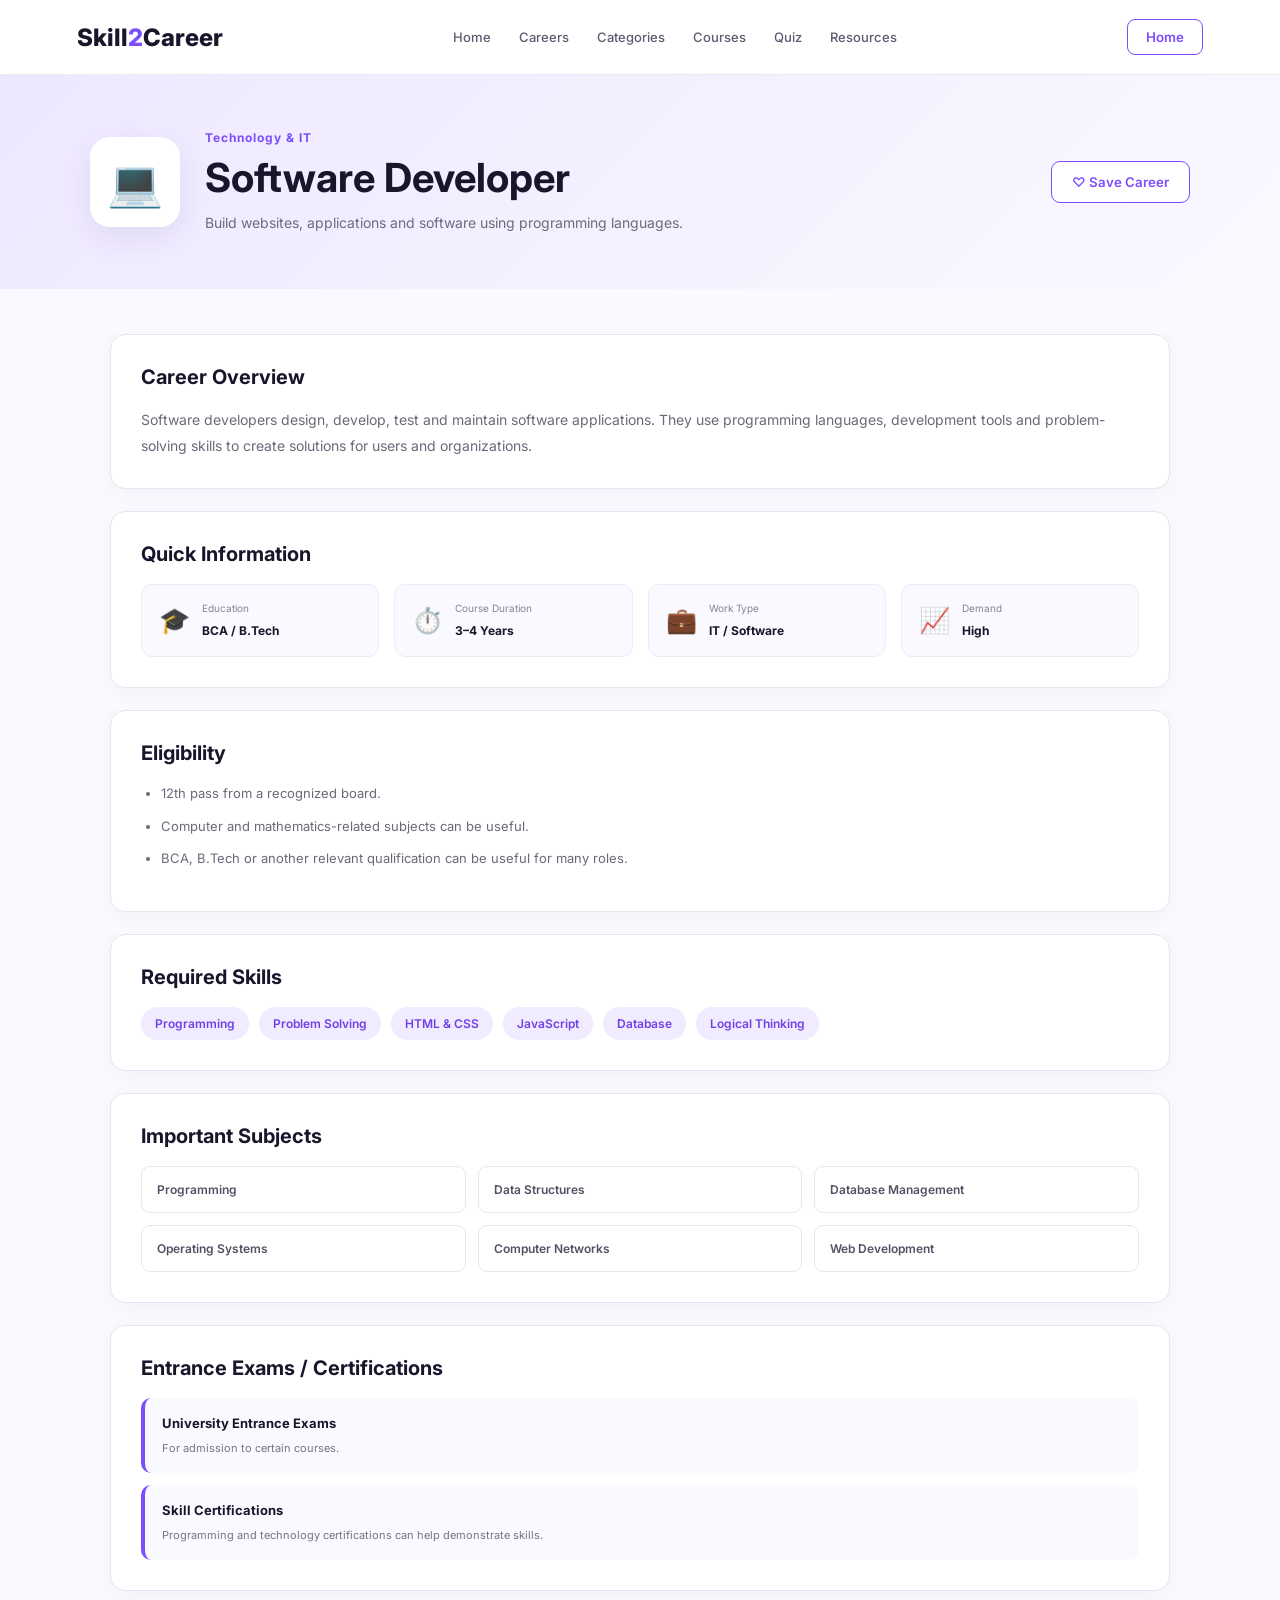
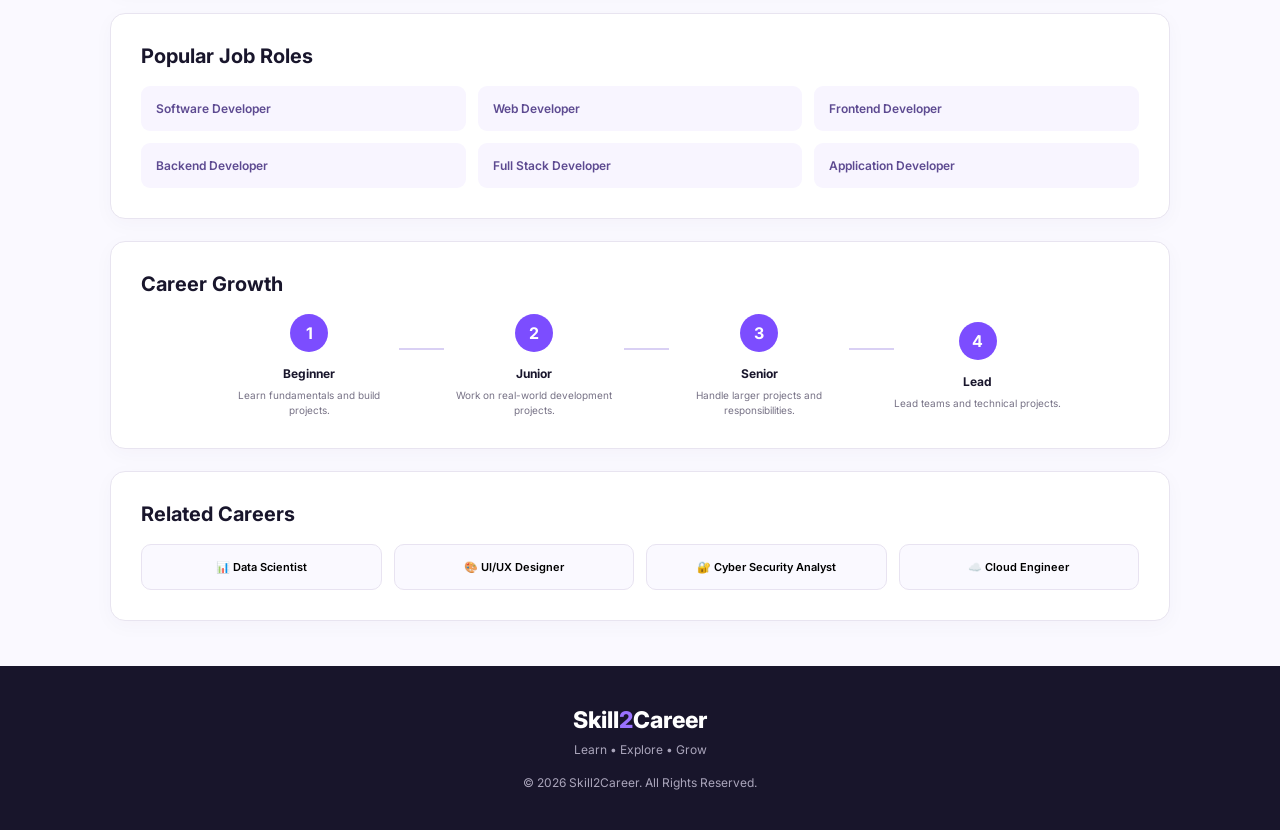
==== career-details.html @ 145bbcd6 "Add files via upload" ====
<!DOCTYPE html>
<html lang="en">

<head>
    <meta charset="UTF-8">
    <meta name="viewport" content="width=device-width, initial-scale=1.0">

    <title>Career Details - Skill2Career</title>

    <link rel="stylesheet" href="career-details.css">

    <link
        href="https://fonts.googleapis.com/css2?family=Inter:wght@400;500;600;700;800&display=swap"
        rel="stylesheet"
    >
</head>

<body>

    <!-- ================= NAVBAR ================= -->

    <header class="navbar">

        <div class="logo">
            Skill<span>2</span>Career
        </div>

        <nav>
            <a href="home.html">Home</a>
            <a href="home.html#careers">Careers</a>
            <a href="home.html#categories">Categories</a>
            <a href="#">Courses</a>
            <a href="#">Quiz</a>
            <a href="#">Resources</a>
        </nav>

        <button
            class="profile-btn"
            onclick="window.location.href='home.html'"
        >
            Home
        </button>

    </header>


    <!-- ================= CAREER HERO ================= -->

    <section class="career-hero">

        <div class="hero-left">

            <div class="career-icon" id="careerIcon">
                💻
            </div>

            <div>

                <p class="category-name" id="careerCategory">
                    Technology & IT
                </p>

                <h1 id="careerTitle">
                    Software Developer
                </h1>

                <p id="careerShortDescription">
                    Build websites, applications and software
                    using programming languages.
                </p>

            </div>

        </div>


        <button
            class="save-btn"
            id="saveButton"
            onclick="saveCareer()"
        >
            ♡ Save Career
        </button>

    </section>


    <!-- ================= MAIN CONTENT ================= -->

    <main class="details-container">


        <!-- OVERVIEW -->

        <section class="content-card">

            <h2>Career Overview</h2>

            <p id="careerOverview">
                Software developers design, develop, test and
                maintain software applications. They use
                programming languages and development tools to
                create solutions for businesses and users.
            </p>

        </section>


        <!-- QUICK INFO -->

        <section class="content-card">

            <h2>Quick Information</h2>

            <div class="info-grid">

                <div class="info-box">

                    <span>🎓</span>

                    <div>
                        <small>Education</small>
                        <strong id="education">
                            BCA / B.Tech
                        </strong>
                    </div>

                </div>


                <div class="info-box">

                    <span>⏱️</span>

                    <div>
                        <small>Course Duration</small>
                        <strong id="duration">
                            3–4 Years
                        </strong>
                    </div>

                </div>


                <div class="info-box">

                    <span>💼</span>

                    <div>
                        <small>Work Type</small>
                        <strong id="workType">
                            IT / Software
                        </strong>
                    </div>

                </div>


                <div class="info-box">

                    <span>📈</span>

                    <div>
                        <small>Demand</small>
                        <strong id="demand">
                            High
                        </strong>
                    </div>

                </div>

            </div>

        </section>


        <!-- ELIGIBILITY -->

        <section class="content-card">

            <h2>Eligibility</h2>

            <ul id="eligibilityList">

                <li>12th pass from a recognized board.</li>

                <li>
                    Mathematics/Computer-related subjects
                    may be useful depending on the course.
                </li>

                <li>
                    Graduation in BCA, B.Tech or a related field
                    can be useful for many roles.
                </li>

            </ul>

        </section>


        <!-- SKILLS -->

        <section class="content-card">

            <h2>Required Skills</h2>

            <div
                class="skills-container"
                id="skillsContainer"
            >

                <span>Programming</span>
                <span>Problem Solving</span>
                <span>HTML & CSS</span>
                <span>JavaScript</span>
                <span>Database</span>
                <span>Logical Thinking</span>

            </div>

        </section>


        <!-- SUBJECTS -->

        <section class="content-card">

            <h2>Important Subjects</h2>

            <div
                class="subject-grid"
                id="subjectGrid"
            >

                <div>Programming</div>
                <div>Data Structures</div>
                <div>Database Management</div>
                <div>Operating Systems</div>
                <div>Computer Networks</div>
                <div>Web Development</div>

            </div>

        </section>


        <!-- ENTRANCE EXAMS -->

        <section class="content-card">

            <h2>Entrance Exams / Certifications</h2>

            <div
                class="exam-list"
                id="examList"
            >

                <div>
                    <strong>University Entrance Exams</strong>
                    <span>For admission to certain courses.</span>
                </div>

                <div>
                    <strong>Skill Certifications</strong>
                    <span>
                        Programming and technology certifications
                        can help demonstrate skills.
                    </span>
                </div>

            </div>

        </section>


        <!-- JOB ROLES -->

        <section class="content-card">

            <h2>Popular Job Roles</h2>

            <div
                class="job-grid"
                id="jobGrid"
            >

                <div>Software Developer</div>
                <div>Web Developer</div>
                <div>Frontend Developer</div>
                <div>Backend Developer</div>
                <div>Full Stack Developer</div>
                <div>Application Developer</div>

            </div>

        </section>


        <!-- CAREER GROWTH -->

        <section class="content-card">

            <h2>Career Growth</h2>

            <div class="growth">

                <div class="growth-step">
                    <span>1</span>
                    <strong>Beginner</strong>
                    <p>Learn fundamentals and build projects.</p>
                </div>

                <div class="line"></div>

                <div class="growth-step">
                    <span>2</span>
                    <strong>Junior</strong>
                    <p>Work on real-world development projects.</p>
                </div>

                <div class="line"></div>

                <div class="growth-step">
                    <span>3</span>
                    <strong>Senior</strong>
                    <p>Handle larger projects and responsibilities.</p>
                </div>

                <div class="line"></div>

                <div class="growth-step">
                    <span>4</span>
                    <strong>Lead</strong>
                    <p>Lead teams and technical projects.</p>
                </div>

            </div>

        </section>


        <!-- RELATED CAREERS -->

        <section class="content-card">

            <h2>Related Careers</h2>

            <div class="related-grid">

                <button onclick="openCareer('Data Scientist')">
                    📊 Data Scientist
                </button>

                <button onclick="openCareer('UI/UX Designer')">
                    🎨 UI/UX Designer
                </button>

                <button onclick="openCareer('Cyber Security Analyst')">
                    🔐 Cyber Security Analyst
                </button>

                <button onclick="openCareer('Cloud Engineer')">
                    ☁️ Cloud Engineer
                </button>

            </div>

        </section>


    </main>


    <!-- ================= FOOTER ================= -->

    <footer>

        <div class="footer-logo">
            Skill<span>2</span>Career
        </div>

        <p>
            Learn • Explore • Grow
        </p>

        <p class="copyright">
            © 2026 Skill2Career. All Rights Reserved.
        </p>

    </footer>


    <script src="career-details.js"></script>

</body>

</html>
---- career-details.css ----
* {
    margin: 0;
    padding: 0;
    box-sizing: border-box;
}

html {
    scroll-behavior: smooth;
}

body {
    font-family: "Inter", sans-serif;
    background: #faf9ff;
    color: #19162c;
}


/* ================= NAVBAR ================= */

.navbar {
    height: 75px;

    background: white;

    display: flex;
    align-items: center;
    justify-content: space-between;

    padding: 0 6%;

    border-bottom: 1px solid #ebe7f3;

    position: sticky;
    top: 0;

    z-index: 100;
}


.logo {
    font-size: 24px;
    font-weight: 800;
}

.logo span {
    color: #7c4dff;
}


nav {
    display: flex;
    gap: 28px;
}

nav a {
    color: #5f5a70;

    text-decoration: none;

    font-size: 13px;
    font-weight: 500;

    transition: 0.3s;
}

nav a:hover {
    color: #7c4dff;
}


.profile-btn {
    border: 1px solid #7c4dff;

    background: white;

    color: #7c4dff;

    padding: 9px 18px;

    border-radius: 8px;

    font-family: inherit;

    font-weight: 600;

    cursor: pointer;
}


/* ================= HERO ================= */

.career-hero {
    background:
        linear-gradient(
            135deg,
            #eee8ff,
            #faf9ff
        );

    padding: 55px 7%;

    display: flex;

    align-items: center;

    justify-content: space-between;

    gap: 30px;
}


.hero-left {
    display: flex;

    align-items: center;

    gap: 25px;
}


.career-icon {
    width: 90px;
    height: 90px;

    background: white;

    border-radius: 20px;

    display: flex;

    align-items: center;
    justify-content: center;

    font-size: 45px;

    box-shadow:
        0 10px 30px rgba(80,50,150,0.1);
}


.category-name {
    color: #7c4dff;

    font-size: 12px;

    font-weight: 700;

    letter-spacing: 1px;

    margin-bottom: 8px;
}


.career-hero h1 {
    font-size: 40px;

    margin-bottom: 10px;
}


.career-hero p:last-child {
    color: #6f697d;

    font-size: 14px;

    max-width: 650px;

    line-height: 1.6;
}


/* SAVE */

.save-btn {
    border: 1px solid #7c4dff;

    background: white;

    color: #7c4dff;

    padding: 12px 20px;

    border-radius: 9px;

    font-family: inherit;

    font-weight: 600;

    cursor: pointer;

    transition: 0.3s;
}

.save-btn:hover,
.save-btn.saved {
    background: #7c4dff;

    color: white;
}


/* ================= CONTAINER ================= */

.details-container {
    max-width: 1100px;

    margin: 45px auto;

    padding: 0 20px;
}


/* ================= CARD ================= */

.content-card {
    background: white;

    border: 1px solid #e8e4f0;

    border-radius: 15px;

    padding: 30px;

    margin-bottom: 22px;

    box-shadow:
        0 5px 20px rgba(50,35,90,0.03);
}


.content-card h2 {
    font-size: 20px;

    margin-bottom: 18px;
}


.content-card > p {
    color: #6d6879;

    line-height: 1.8;

    font-size: 14px;
}


/* ================= QUICK INFO ================= */

.info-grid {
    display: grid;

    grid-template-columns:
        repeat(4, 1fr);

    gap: 15px;
}


.info-box {
    background: #faf9ff;

    border: 1px solid #eeeaf6;

    border-radius: 11px;

    padding: 17px;

    display: flex;

    align-items: center;

    gap: 12px;
}


.info-box > span {
    font-size: 25px;
}


.info-box small {
    display: block;

    color: #888296;

    font-size: 10px;

    margin-bottom: 5px;
}


.info-box strong {
    font-size: 12px;
}


/* ================= LIST ================= */

.content-card ul {
    padding-left: 20px;
}

.content-card li {
    color: #6d6879;

    font-size: 13px;

    margin-bottom: 12px;

    line-height: 1.6;
}


/* ================= SKILLS ================= */

.skills-container {
    display: flex;

    flex-wrap: wrap;

    gap: 10px;
}


.skills-container span {
    background: #f0ebff;

    color: #7040e8;

    padding: 9px 14px;

    border-radius: 20px;

    font-size: 12px;

    font-weight: 600;
}


/* ================= SUBJECTS ================= */

.subject-grid {
    display: grid;

    grid-template-columns:
        repeat(3, 1fr);

    gap: 12px;
}


.subject-grid div {
    padding: 15px;

    border: 1px solid #e9e5f2;

    border-radius: 9px;

    font-size: 12px;

    font-weight: 600;

    color: #555064;
}


/* ================= EXAMS ================= */

.exam-list {
    display: flex;

    flex-direction: column;

    gap: 12px;
}


.exam-list div {
    background: #faf9ff;

    padding: 17px;

    border-radius: 10px;

    border-left: 4px solid #7c4dff;
}


.exam-list strong {
    display: block;

    font-size: 13px;

    margin-bottom: 5px;
}


.exam-list span {
    color: #777286;

    font-size: 11px;
}


/* ================= JOBS ================= */

.job-grid {
    display: grid;

    grid-template-columns:
        repeat(3, 1fr);

    gap: 12px;
}


.job-grid div {
    background: #f8f5ff;

    padding: 15px;

    border-radius: 9px;

    color: #5d4a91;

    font-size: 12px;

    font-weight: 600;
}


/* ================= GROWTH ================= */

.growth {
    display: flex;

    align-items: center;

    justify-content: center;
}


.growth-step {
    text-align: center;

    max-width: 180px;
}


.growth-step span {
    width: 38px;
    height: 38px;

    background: #7c4dff;

    color: white;

    border-radius: 50%;

    display: flex;

    align-items: center;
    justify-content: center;

    margin: auto auto 10px;

    font-weight: 700;
}


.growth-step strong {
    font-size: 12px;
}


.growth-step p {
    color: #777286;

    font-size: 10px;

    line-height: 1.5;

    margin-top: 6px;
}


.line {
    width: 45px;

    height: 2px;

    background: #d9d0f4;

    margin-bottom: 35px;
}


/* ================= RELATED ================= */

.related-grid {
    display: grid;

    grid-template-columns:
        repeat(4, 1fr);

    gap: 12px;
}


.related-grid button {
    background: #faf9ff;

    border: 1px solid #e8e3f1;

    border-radius: 10px;

    padding: 15px 10px;

    font-family: inherit;

    font-size: 11px;

    font-weight: 600;

    cursor: pointer;

    transition: 0.3s;
}


.related-grid button:hover {
    background: #7c4dff;

    color: white;

    border-color: #7c4dff;
}


/* ================= FOOTER ================= */

footer {
    background: #18152b;

    color: white;

    text-align: center;

    padding: 40px 20px;
}


.footer-logo {
    font-size: 23px;

    font-weight: 800;

    margin-bottom: 8px;
}

.footer-logo span {
    color: #9a72ff;
}


footer p {
    color: #aaa5bb;

    font-size: 12px;
}


.copyright {
    margin-top: 18px;
}


/* ================= RESPONSIVE ================= */

@media (max-width: 850px) {

    nav {
        display: none;
    }

    .career-hero {
        flex-direction: column;

        align-items: flex-start;
    }

    .save-btn {
        align-self: flex-start;
    }

    .info-grid {
        grid-template-columns:
            repeat(2, 1fr);
    }

    .related-grid {
        grid-template-columns:
            repeat(2, 1fr);
    }
}


@media (max-width: 600px) {

    .career-hero {
        padding: 40px 5%;
    }

    .hero-left {
        align-items: flex-start;
    }

    .career-icon {
        width: 65px;
        height: 65px;

        font-size: 30px;
    }

    .career-hero h1 {
        font-size: 27px;
    }

    .info-grid,
    .subject-grid,
    .job-grid,
    .related-grid {
        grid-template-columns: 1fr;
    }

    .growth {
        flex-direction: column;

        gap: 10px;
    }

    .line {
        width: 2px;
        height: 30px;

        margin: 0;
    }

    .content-card {
        padding: 22px;
    }
}
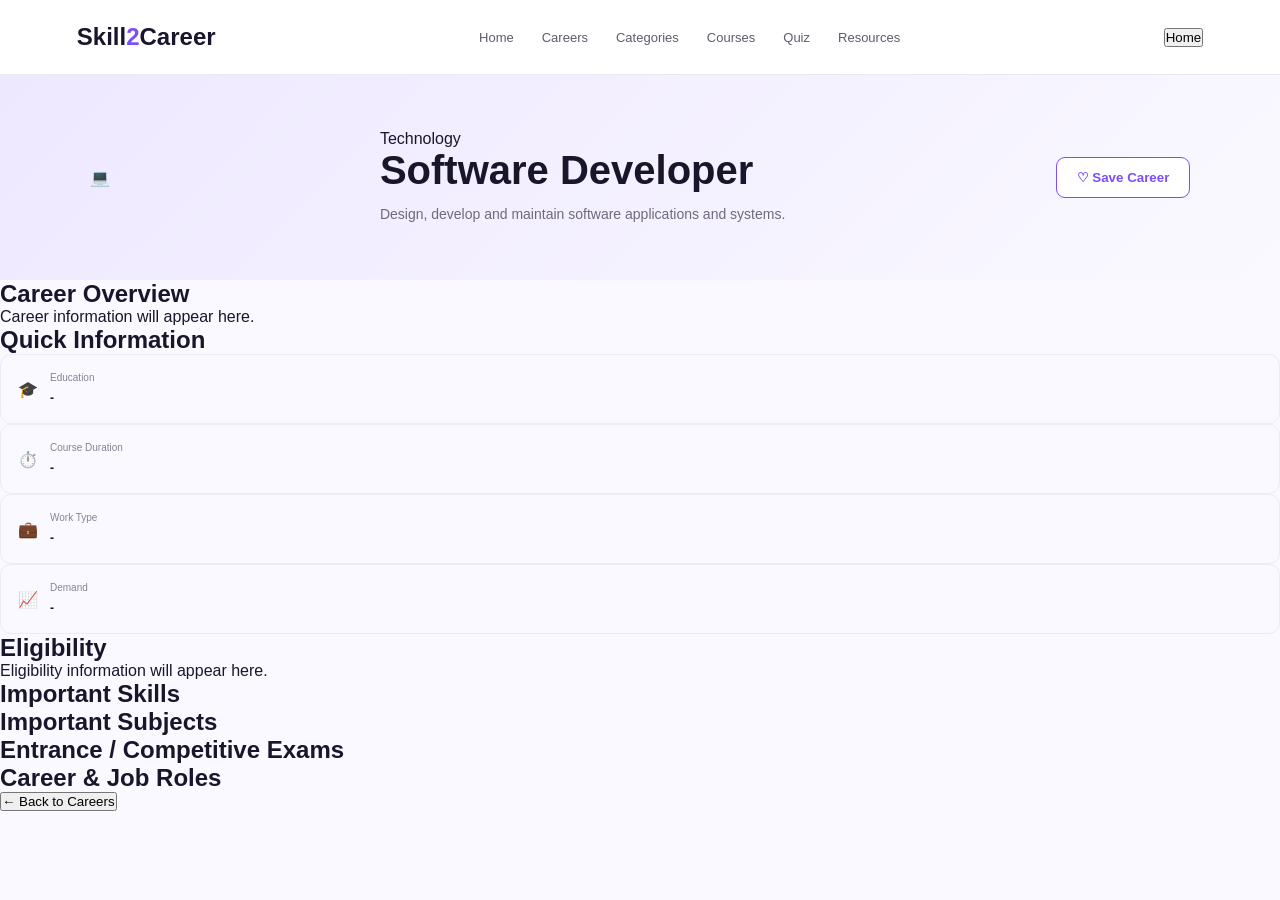
==== commit 0248c26c: "Update career-details.html" ====
--- a/career-details.html
+++ b/career-details.html
@@ -8,11 +8,6 @@
     <title>Career Details - Skill2Career</title>
 
     <link rel="stylesheet" href="career-details.css">
-
-    <link
-        href="https://fonts.googleapis.com/css2?family=Inter:wght@400;500;600;700;800&display=swap"
-        rel="stylesheet"
-    >
 </head>
 
 <body>
@@ -25,19 +20,25 @@
             Skill<span>2</span>Career
         </div>
 
-        <nav>
+        <nav class="nav-links">
+
             <a href="home.html">Home</a>
+
             <a href="home.html#careers">Careers</a>
+
             <a href="home.html#categories">Categories</a>
-            <a href="#">Courses</a>
-            <a href="#">Quiz</a>
-            <a href="#">Resources</a>
+
+            <a href="courses.html">Courses</a>
+
+            <a href="quiz.html">Quiz</a>
+
+            <a href="resources.html">Resources</a>
+
         </nav>
 
         <button
-            class="profile-btn"
-            onclick="window.location.href='home.html'"
-        >
+            class="home-btn"
+            onclick="window.location.href='home.html'">
             Home
         </button>
 
@@ -48,123 +49,175 @@
 
     <section class="career-hero">
 
-        <div class="hero-left">
-
-            <div class="career-icon" id="careerIcon">
+        <div class="career-icon-box">
+
+            <div id="careerIcon">
                 💻
             </div>
 
-            <div>
-
-                <p class="category-name" id="careerCategory">
-                    Technology & IT
-                </p>
-
-                <h1 id="careerTitle">
-                    Software Developer
-                </h1>
-
-                <p id="careerShortDescription">
-                    Build websites, applications and software
-                    using programming languages.
-                </p>
-
+        </div>
+
+
+        <div class="career-hero-content">
+
+            <div
+                id="careerCategory"
+                class="career-category">
+                Technology
             </div>
 
-        </div>
-
-
-        <button
-            class="save-btn"
-            id="saveButton"
-            onclick="saveCareer()"
-        >
-            ♡ Save Career
-        </button>
+            <h1 id="careerTitle">
+                Software Developer
+            </h1>
+
+            <p id="careerDescription">
+                Design, develop and maintain software applications and systems.
+            </p>
+
+        </div>
+
+
+        <div class="save-container">
+
+            <button
+                class="save-btn"
+                onclick="saveCareer()">
+
+                ♡ Save Career
+
+            </button>
+
+        </div>
 
     </section>
 
 
+
     <!-- ================= MAIN CONTENT ================= -->
 
-    <main class="details-container">
-
-
-        <!-- OVERVIEW -->
-
-        <section class="content-card">
-
-            <h2>Career Overview</h2>
+    <main class="career-container">
+
+
+        <!-- ================= CAREER OVERVIEW ================= -->
+
+        <section class="career-section">
+
+            <h2>
+                Career Overview
+            </h2>
 
             <p id="careerOverview">
-                Software developers design, develop, test and
-                maintain software applications. They use
-                programming languages and development tools to
-                create solutions for businesses and users.
+                <span id="careerDescriptionText">
+                    Career information will appear here.
+                </span>
             </p>
 
         </section>
 
 
-        <!-- QUICK INFO -->
-
-        <section class="content-card">
-
-            <h2>Quick Information</h2>
-
-            <div class="info-grid">
+
+        <!-- ================= QUICK INFORMATION ================= -->
+
+        <section class="career-section">
+
+            <h2>
+                Quick Information
+            </h2>
+
+
+            <div class="quick-info">
+
+
+                <!-- EDUCATION -->
 
                 <div class="info-box">
 
-                    <span>🎓</span>
+                    <div class="info-icon">
+                        🎓
+                    </div>
 
                     <div>
-                        <small>Education</small>
+
+                        <small>
+                            Education
+                        </small>
+
                         <strong id="education">
-                            BCA / B.Tech
+                            -
                         </strong>
+
                     </div>
 
                 </div>
 
 
+
+                <!-- DURATION -->
+
                 <div class="info-box">
 
-                    <span>⏱️</span>
+                    <div class="info-icon">
+                        ⏱️
+                    </div>
 
                     <div>
-                        <small>Course Duration</small>
+
+                        <small>
+                            Course Duration
+                        </small>
+
                         <strong id="duration">
-                            3–4 Years
+                            -
                         </strong>
+
                     </div>
 
                 </div>
 
 
+
+                <!-- WORK TYPE -->
+
                 <div class="info-box">
 
-                    <span>💼</span>
+                    <div class="info-icon">
+                        💼
+                    </div>
 
                     <div>
-                        <small>Work Type</small>
+
+                        <small>
+                            Work Type
+                        </small>
+
                         <strong id="workType">
-                            IT / Software
+                            -
                         </strong>
+
                     </div>
 
                 </div>
 
 
+
+                <!-- DEMAND -->
+
                 <div class="info-box">
 
-                    <span>📈</span>
+                    <div class="info-icon">
+                        📈
+                    </div>
 
                     <div>
-                        <small>Demand</small>
+
+                        <small>
+                            Demand
+                        </small>
+
                         <strong id="demand">
-                            High
+                            -
                         </strong>
+
                     </div>
 
                 </div>
@@ -174,225 +227,118 @@
         </section>
 
 
-        <!-- ELIGIBILITY -->
-
-        <section class="content-card">
-
-            <h2>Eligibility</h2>
-
-            <ul id="eligibilityList">
-
-                <li>12th pass from a recognized board.</li>
-
-                <li>
-                    Mathematics/Computer-related subjects
-                    may be useful depending on the course.
-                </li>
-
-                <li>
-                    Graduation in BCA, B.Tech or a related field
-                    can be useful for many roles.
-                </li>
+
+        <!-- ================= ELIGIBILITY ================= -->
+
+        <section class="career-section">
+
+            <h2>
+                Eligibility
+            </h2>
+
+            <p id="eligibility">
+                Eligibility information will appear here.
+            </p>
+
+        </section>
+
+
+
+        <!-- ================= SKILLS ================= -->
+
+        <section class="career-section">
+
+            <h2>
+                Important Skills
+            </h2>
+
+            <div
+                id="skills"
+                class="skills-container">
+
+            </div>
+
+        </section>
+
+
+
+        <!-- ================= SUBJECTS ================= -->
+
+        <section class="career-section">
+
+            <h2>
+                Important Subjects
+            </h2>
+
+            <ul
+                id="subjects"
+                class="details-list">
 
             </ul>
 
         </section>
 
 
-        <!-- SKILLS -->
-
-        <section class="content-card">
-
-            <h2>Required Skills</h2>
-
-            <div
-                class="skills-container"
-                id="skillsContainer"
-            >
-
-                <span>Programming</span>
-                <span>Problem Solving</span>
-                <span>HTML & CSS</span>
-                <span>JavaScript</span>
-                <span>Database</span>
-                <span>Logical Thinking</span>
-
-            </div>
-
-        </section>
-
-
-        <!-- SUBJECTS -->
-
-        <section class="content-card">
-
-            <h2>Important Subjects</h2>
-
-            <div
-                class="subject-grid"
-                id="subjectGrid"
-            >
-
-                <div>Programming</div>
-                <div>Data Structures</div>
-                <div>Database Management</div>
-                <div>Operating Systems</div>
-                <div>Computer Networks</div>
-                <div>Web Development</div>
-
-            </div>
-
-        </section>
-
-
-        <!-- ENTRANCE EXAMS -->
-
-        <section class="content-card">
-
-            <h2>Entrance Exams / Certifications</h2>
-
-            <div
-                class="exam-list"
-                id="examList"
-            >
-
-                <div>
-                    <strong>University Entrance Exams</strong>
-                    <span>For admission to certain courses.</span>
-                </div>
-
-                <div>
-                    <strong>Skill Certifications</strong>
-                    <span>
-                        Programming and technology certifications
-                        can help demonstrate skills.
-                    </span>
-                </div>
-
-            </div>
-
-        </section>
-
-
-        <!-- JOB ROLES -->
-
-        <section class="content-card">
-
-            <h2>Popular Job Roles</h2>
-
-            <div
-                class="job-grid"
-                id="jobGrid"
-            >
-
-                <div>Software Developer</div>
-                <div>Web Developer</div>
-                <div>Frontend Developer</div>
-                <div>Backend Developer</div>
-                <div>Full Stack Developer</div>
-                <div>Application Developer</div>
-
-            </div>
-
-        </section>
-
-
-        <!-- CAREER GROWTH -->
-
-        <section class="content-card">
-
-            <h2>Career Growth</h2>
-
-            <div class="growth">
-
-                <div class="growth-step">
-                    <span>1</span>
-                    <strong>Beginner</strong>
-                    <p>Learn fundamentals and build projects.</p>
-                </div>
-
-                <div class="line"></div>
-
-                <div class="growth-step">
-                    <span>2</span>
-                    <strong>Junior</strong>
-                    <p>Work on real-world development projects.</p>
-                </div>
-
-                <div class="line"></div>
-
-                <div class="growth-step">
-                    <span>3</span>
-                    <strong>Senior</strong>
-                    <p>Handle larger projects and responsibilities.</p>
-                </div>
-
-                <div class="line"></div>
-
-                <div class="growth-step">
-                    <span>4</span>
-                    <strong>Lead</strong>
-                    <p>Lead teams and technical projects.</p>
-                </div>
-
-            </div>
-
-        </section>
-
-
-        <!-- RELATED CAREERS -->
-
-        <section class="content-card">
-
-            <h2>Related Careers</h2>
-
-            <div class="related-grid">
-
-                <button onclick="openCareer('Data Scientist')">
-                    📊 Data Scientist
-                </button>
-
-                <button onclick="openCareer('UI/UX Designer')">
-                    🎨 UI/UX Designer
-                </button>
-
-                <button onclick="openCareer('Cyber Security Analyst')">
-                    🔐 Cyber Security Analyst
-                </button>
-
-                <button onclick="openCareer('Cloud Engineer')">
-                    ☁️ Cloud Engineer
-                </button>
-
-            </div>
-
-        </section>
+
+        <!-- ================= EXAMS ================= -->
+
+        <section class="career-section">
+
+            <h2>
+                Entrance / Competitive Exams
+            </h2>
+
+            <ul
+                id="exams"
+                class="details-list">
+
+            </ul>
+
+        </section>
+
+
+
+        <!-- ================= JOB ROLES ================= -->
+
+        <section class="career-section">
+
+            <h2>
+                Career & Job Roles
+            </h2>
+
+            <ul
+                id="jobRoles"
+                class="details-list">
+
+            </ul>
+
+        </section>
+
+
+
+        <!-- ================= BACK BUTTON ================= -->
+
+        <div class="back-container">
+
+            <button
+                class="back-btn"
+                onclick="window.location.href='home.html'">
+
+                ← Back to Careers
+
+            </button>
+
+        </div>
 
 
     </main>
 
 
-    <!-- ================= FOOTER ================= -->
-
-    <footer>
-
-        <div class="footer-logo">
-            Skill<span>2</span>Career
-        </div>
-
-        <p>
-            Learn • Explore • Grow
-        </p>
-
-        <p class="copyright">
-            © 2026 Skill2Career. All Rights Reserved.
-        </p>
-
-    </footer>
-
+
+    <!-- ================= JAVASCRIPT ================= -->
 
     <script src="career-details.js"></script>
 
 </body>
 
-</html>+</html>
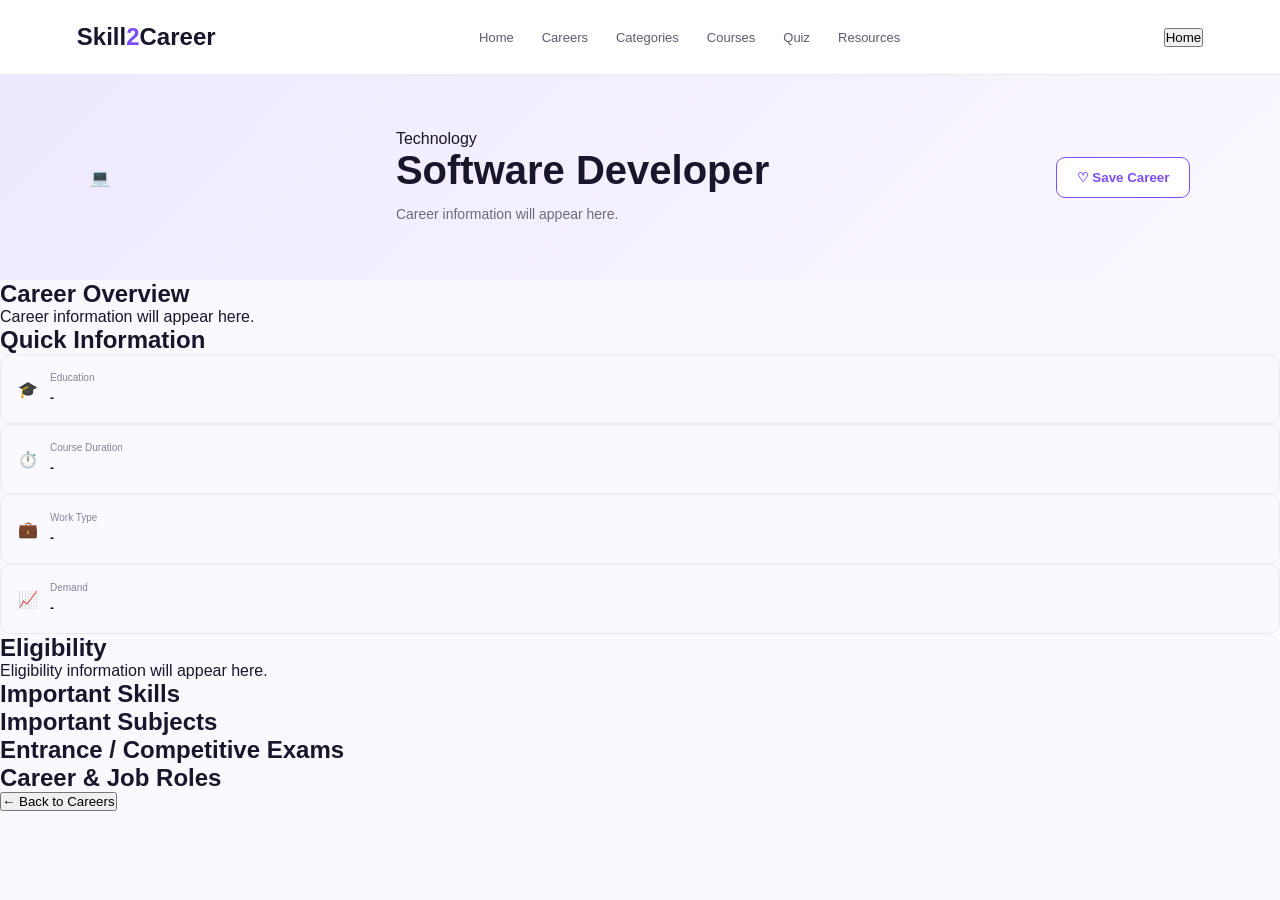
==== commit d204d692: "Update career-details.html" ====
--- a/career-details.html
+++ b/career-details.html
@@ -71,7 +71,7 @@
             </h1>
 
             <p id="careerDescription">
-                Design, develop and maintain software applications and systems.
+                Career information will appear here.
             </p>
 
         </div>
@@ -92,13 +92,12 @@
     </section>
 
 
-
     <!-- ================= MAIN CONTENT ================= -->
 
     <main class="career-container">
 
 
-        <!-- ================= CAREER OVERVIEW ================= -->
+        <!-- CAREER OVERVIEW -->
 
         <section class="career-section">
 
@@ -107,23 +106,19 @@
             </h2>
 
             <p id="careerOverview">
-                <span id="careerDescriptionText">
-                    Career information will appear here.
-                </span>
+                Career information will appear here.
             </p>
 
         </section>
 
 
-
-        <!-- ================= QUICK INFORMATION ================= -->
+        <!-- QUICK INFORMATION -->
 
         <section class="career-section">
 
             <h2>
                 Quick Information
             </h2>
-
 
             <div class="quick-info">
 
@@ -151,7 +146,6 @@
                 </div>
 
 
-
                 <!-- DURATION -->
 
                 <div class="info-box">
@@ -175,7 +169,6 @@
                 </div>
 
 
-
                 <!-- WORK TYPE -->
 
                 <div class="info-box">
@@ -199,7 +192,6 @@
                 </div>
 
 
-
                 <!-- DEMAND -->
 
                 <div class="info-box">
@@ -227,8 +219,7 @@
         </section>
 
 
-
-        <!-- ================= ELIGIBILITY ================= -->
+        <!-- ELIGIBILITY -->
 
         <section class="career-section">
 
@@ -243,8 +234,7 @@
         </section>
 
 
-
-        <!-- ================= SKILLS ================= -->
+        <!-- IMPORTANT SKILLS -->
 
         <section class="career-section">
 
@@ -255,14 +245,12 @@
             <div
                 id="skills"
                 class="skills-container">
-
             </div>
 
         </section>
 
 
-
-        <!-- ================= SUBJECTS ================= -->
+        <!-- IMPORTANT SUBJECTS -->
 
         <section class="career-section">
 
@@ -273,14 +261,12 @@
             <ul
                 id="subjects"
                 class="details-list">
-
             </ul>
 
         </section>
 
 
-
-        <!-- ================= EXAMS ================= -->
+        <!-- EXAMS -->
 
         <section class="career-section">
 
@@ -291,14 +277,12 @@
             <ul
                 id="exams"
                 class="details-list">
-
             </ul>
 
         </section>
 
 
-
-        <!-- ================= JOB ROLES ================= -->
+        <!-- JOB ROLES -->
 
         <section class="career-section">
 
@@ -309,14 +293,12 @@
             <ul
                 id="jobRoles"
                 class="details-list">
-
             </ul>
 
         </section>
 
 
-
-        <!-- ================= BACK BUTTON ================= -->
+        <!-- BACK BUTTON -->
 
         <div class="back-container">
 
@@ -330,11 +312,9 @@
 
         </div>
 
-
     </main>
 
 
-
     <!-- ================= JAVASCRIPT ================= -->
 
     <script src="career-details.js"></script>
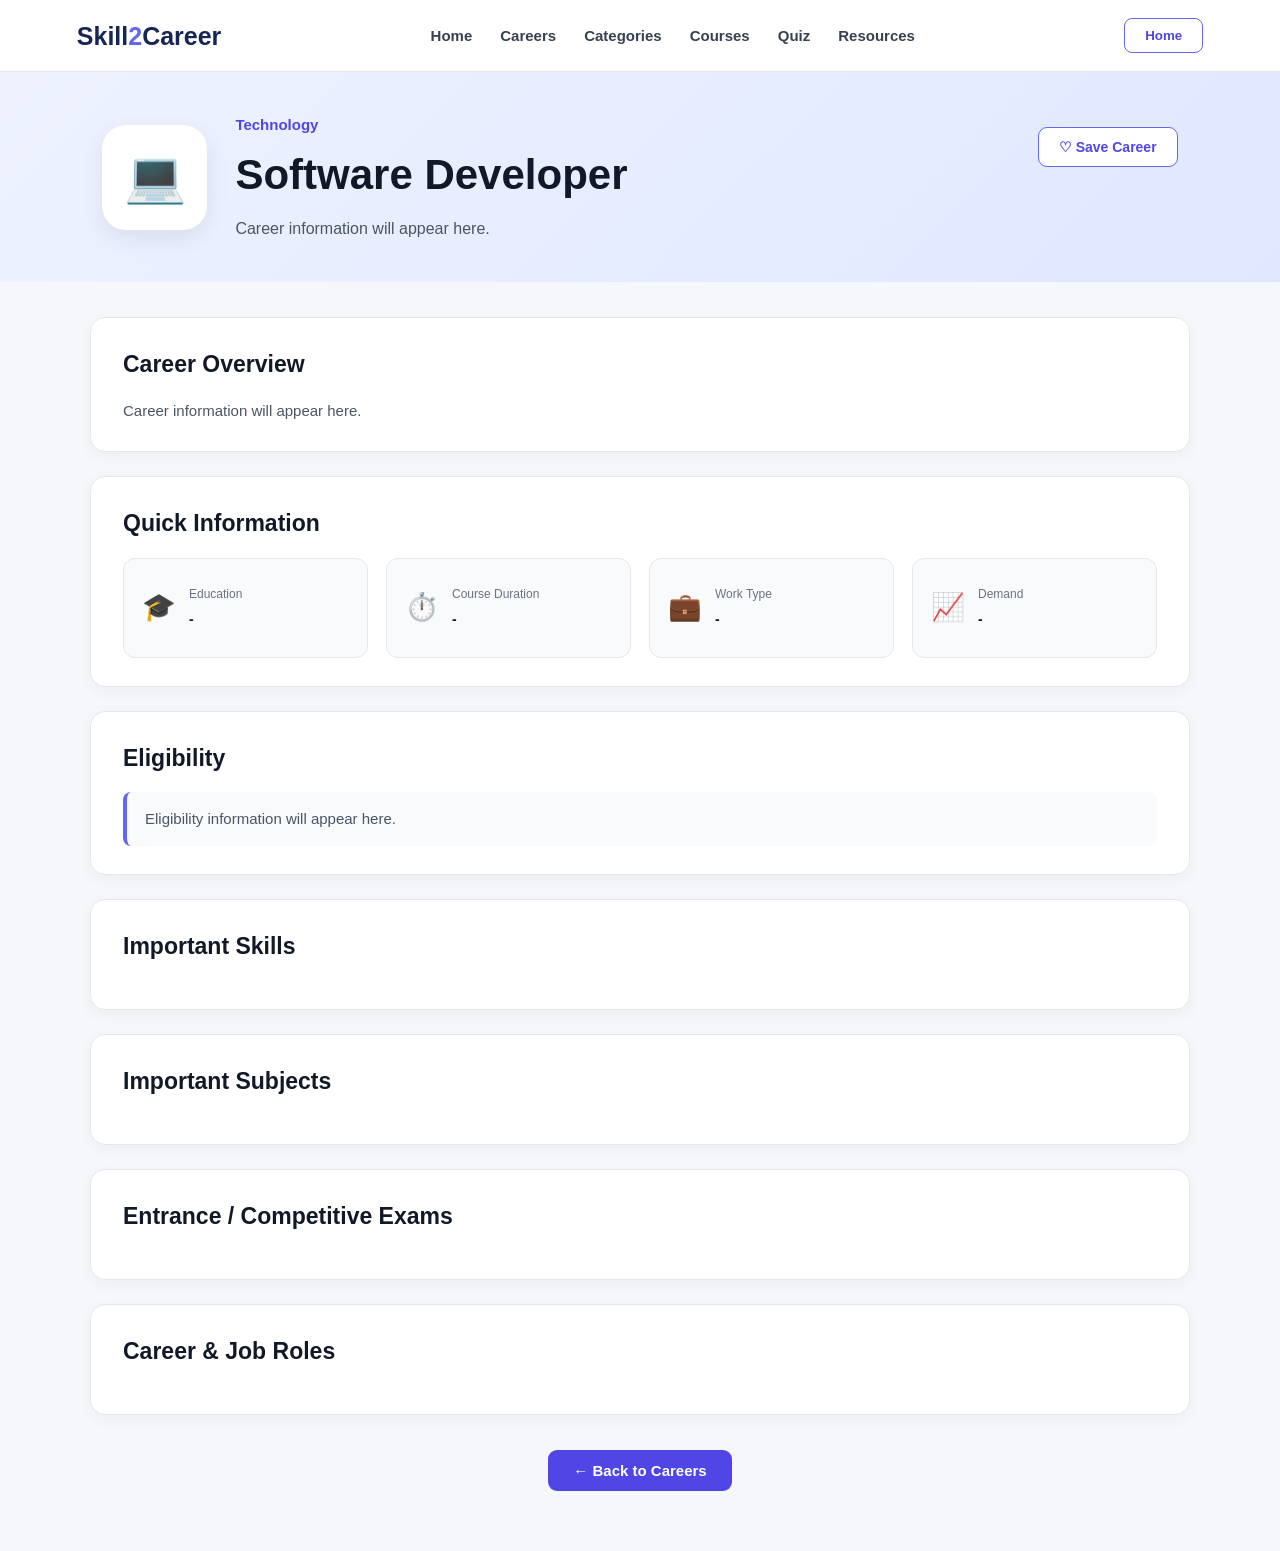
==== commit 419454b4: "Update career-details.html" ====
--- a/career-details.html
+++ b/career-details.html
@@ -7,7 +7,7 @@
 
     <title>Career Details - Skill2Career</title>
 
-    <link rel="stylesheet" href="career-details.css">
+    <link rel="stylesheet" href="career-details.css?v=2">
 </head>
 
 <body>
@@ -317,7 +317,7 @@
 
     <!-- ================= JAVASCRIPT ================= -->
 
-    <script src="career-details.js"></script>
+    <script src="career-details.js?v=2"></script>
 
 </body>
 
--- a/career-details.css
+++ b/career-details.css
@@ -1,313 +1,219 @@
+/* ================= GENERAL ================= */
+
 * {
     margin: 0;
     padding: 0;
     box-sizing: border-box;
 }
 
-html {
-    scroll-behavior: smooth;
-}
-
 body {
-    font-family: "Inter", sans-serif;
-    background: #faf9ff;
-    color: #19162c;
+    font-family: Arial, Helvetica, sans-serif;
+    background: #f5f7fb;
+    color: #1f2937;
+    line-height: 1.6;
 }
 
 
 /* ================= NAVBAR ================= */
 
 .navbar {
-    height: 75px;
-
-    background: white;
-
+    width: 100%;
+    height: 72px;
+    background: #ffffff;
     display: flex;
     align-items: center;
     justify-content: space-between;
-
     padding: 0 6%;
-
-    border-bottom: 1px solid #ebe7f3;
-
+    border-bottom: 1px solid #e5e7eb;
     position: sticky;
     top: 0;
-
-    z-index: 100;
-}
-
+    z-index: 1000;
+}
 
 .logo {
-    font-size: 24px;
+    font-size: 25px;
     font-weight: 800;
+    color: #172554;
 }
 
 .logo span {
-    color: #7c4dff;
-}
-
-
-nav {
-    display: flex;
+    color: #6366f1;
+}
+
+.nav-links {
+    display: flex;
+    align-items: center;
     gap: 28px;
 }
 
-nav a {
-    color: #5f5a70;
-
+.nav-links a {
     text-decoration: none;
-
-    font-size: 13px;
-    font-weight: 500;
-
+    color: #374151;
+    font-size: 15px;
+    font-weight: 600;
     transition: 0.3s;
 }
 
-nav a:hover {
-    color: #7c4dff;
-}
-
-
-.profile-btn {
-    border: 1px solid #7c4dff;
-
-    background: white;
-
-    color: #7c4dff;
-
-    padding: 9px 18px;
-
+.nav-links a:hover {
+    color: #4f46e5;
+}
+
+.home-btn {
+    border: 1px solid #6366f1;
+    background: #ffffff;
+    color: #4f46e5;
+    padding: 9px 20px;
     border-radius: 8px;
-
-    font-family: inherit;
-
-    font-weight: 600;
-
     cursor: pointer;
-}
-
-
-/* ================= HERO ================= */
+    font-weight: 600;
+}
+
+.home-btn:hover {
+    background: #4f46e5;
+    color: white;
+}
+
+
+/* ================= CAREER HERO ================= */
 
 .career-hero {
-    background:
-        linear-gradient(
-            135deg,
-            #eee8ff,
-            #faf9ff
-        );
-
-    padding: 55px 7%;
-
-    display: flex;
-
-    align-items: center;
-
-    justify-content: space-between;
-
-    gap: 30px;
-}
-
-
-.hero-left {
-    display: flex;
-
-    align-items: center;
-
-    gap: 25px;
-}
-
-
-.career-icon {
-    width: 90px;
-    height: 90px;
-
-    background: white;
-
-    border-radius: 20px;
-
-    display: flex;
-
+    min-height: 210px;
+    background: linear-gradient(135deg, #eef2ff, #e0e7ff);
+    display: flex;
+    align-items: center;
+    gap: 28px;
+    padding: 40px 8%;
+}
+
+.career-icon-box {
+    width: 105px;
+    height: 105px;
+    background: #ffffff;
+    border-radius: 24px;
+    display: flex;
     align-items: center;
     justify-content: center;
-
-    font-size: 45px;
-
-    box-shadow:
-        0 10px 30px rgba(80,50,150,0.1);
-}
-
-
-.category-name {
-    color: #7c4dff;
-
-    font-size: 12px;
-
+    box-shadow: 0 8px 25px rgba(0, 0, 0, 0.08);
+    flex-shrink: 0;
+}
+
+#careerIcon {
+    font-size: 50px;
+}
+
+.career-hero-content {
+    flex: 1;
+}
+
+.career-category {
+    color: #4f46e5;
+    font-size: 15px;
     font-weight: 700;
-
-    letter-spacing: 1px;
-
+    margin-bottom: 4px;
+}
+
+.career-hero h1 {
+    font-size: 42px;
+    color: #111827;
     margin-bottom: 8px;
 }
 
-
-.career-hero h1 {
-    font-size: 40px;
-
-    margin-bottom: 10px;
-}
-
-
-.career-hero p:last-child {
-    color: #6f697d;
-
+.career-hero p {
+    color: #4b5563;
+    font-size: 16px;
+    max-width: 750px;
+}
+
+.save-container {
+    align-self: flex-start;
+    margin-top: 15px;
+}
+
+.save-btn {
+    background: #ffffff;
+    color: #4f46e5;
+    border: 1px solid #6366f1;
+    padding: 11px 20px;
+    border-radius: 9px;
     font-size: 14px;
-
-    max-width: 650px;
-
-    line-height: 1.6;
-}
-
-
-/* SAVE */
-
-.save-btn {
-    border: 1px solid #7c4dff;
-
-    background: white;
-
-    color: #7c4dff;
-
-    padding: 12px 20px;
-
-    border-radius: 9px;
-
-    font-family: inherit;
-
-    font-weight: 600;
-
+    font-weight: 600;
     cursor: pointer;
-
     transition: 0.3s;
 }
 
-.save-btn:hover,
-.save-btn.saved {
-    background: #7c4dff;
-
-    color: white;
-}
-
-
-/* ================= CONTAINER ================= */
-
-.details-container {
+.save-btn:hover {
+    background: #4f46e5;
+    color: #ffffff;
+}
+
+
+/* ================= MAIN CONTAINER ================= */
+
+.career-container {
+    width: 88%;
     max-width: 1100px;
-
-    margin: 45px auto;
-
-    padding: 0 20px;
-}
-
-
-/* ================= CARD ================= */
-
-.content-card {
-    background: white;
-
-    border: 1px solid #e8e4f0;
-
+    margin: 35px auto 60px;
+}
+
+
+/* ================= SECTIONS ================= */
+
+.career-section {
+    background: #ffffff;
+    padding: 28px 32px;
+    margin-bottom: 24px;
     border-radius: 15px;
-
-    padding: 30px;
-
-    margin-bottom: 22px;
-
-    box-shadow:
-        0 5px 20px rgba(50,35,90,0.03);
-}
-
-
-.content-card h2 {
-    font-size: 20px;
-
-    margin-bottom: 18px;
-}
-
-
-.content-card > p {
-    color: #6d6879;
-
-    line-height: 1.8;
-
-    font-size: 14px;
-}
-
-
-/* ================= QUICK INFO ================= */
-
-.info-grid {
+    border: 1px solid #e5e7eb;
+    box-shadow: 0 5px 18px rgba(0, 0, 0, 0.04);
+}
+
+.career-section h2 {
+    font-size: 23px;
+    color: #111827;
+    margin-bottom: 16px;
+}
+
+.career-section p {
+    color: #4b5563;
+    font-size: 15px;
+}
+
+
+/* ================= QUICK INFORMATION ================= */
+
+.quick-info {
     display: grid;
-
-    grid-template-columns:
-        repeat(4, 1fr);
-
-    gap: 15px;
-}
-
+    grid-template-columns: repeat(4, 1fr);
+    gap: 18px;
+}
 
 .info-box {
-    background: #faf9ff;
-
-    border: 1px solid #eeeaf6;
-
-    border-radius: 11px;
-
-    padding: 17px;
-
-    display: flex;
-
-    align-items: center;
-
-    gap: 12px;
-}
-
-
-.info-box > span {
-    font-size: 25px;
-}
-
+    min-height: 100px;
+    background: #f8fafc;
+    border: 1px solid #e5e7eb;
+    border-radius: 12px;
+    padding: 18px;
+    display: flex;
+    align-items: center;
+    gap: 13px;
+}
+
+.info-icon {
+    font-size: 27px;
+    flex-shrink: 0;
+}
 
 .info-box small {
     display: block;
-
-    color: #888296;
-
-    font-size: 10px;
-
-    margin-bottom: 5px;
-}
-
+    color: #6b7280;
+    font-size: 12px;
+    margin-bottom: 4px;
+}
 
 .info-box strong {
-    font-size: 12px;
-}
-
-
-/* ================= LIST ================= */
-
-.content-card ul {
-    padding-left: 20px;
-}
-
-.content-card li {
-    color: #6d6879;
-
-    font-size: 13px;
-
-    margin-bottom: 12px;
-
-    line-height: 1.6;
+    display: block;
+    color: #111827;
+    font-size: 14px;
 }
 
 
@@ -315,338 +221,130 @@
 
 .skills-container {
     display: flex;
-
     flex-wrap: wrap;
-
     gap: 10px;
 }
 
-
 .skills-container span {
-    background: #f0ebff;
-
-    color: #7040e8;
-
-    padding: 9px 14px;
-
+    background: #eef2ff;
+    color: #4338ca;
+    border: 1px solid #c7d2fe;
+    padding: 8px 14px;
     border-radius: 20px;
-
-    font-size: 12px;
-
-    font-weight: 600;
-}
-
-
-/* ================= SUBJECTS ================= */
-
-.subject-grid {
-    display: grid;
-
-    grid-template-columns:
-        repeat(3, 1fr);
-
-    gap: 12px;
-}
-
-
-.subject-grid div {
-    padding: 15px;
-
-    border: 1px solid #e9e5f2;
-
+    font-size: 14px;
+    font-weight: 600;
+}
+
+
+/* ================= LISTS ================= */
+
+.details-list {
+    padding-left: 22px;
+}
+
+.details-list li {
+    margin-bottom: 10px;
+    color: #4b5563;
+    font-size: 15px;
+}
+
+.details-list li::marker {
+    color: #6366f1;
+}
+
+
+/* ================= ELIGIBILITY ================= */
+
+#eligibility {
+    background: #f8fafc;
+    border-left: 4px solid #6366f1;
+    padding: 15px 18px;
+    border-radius: 8px;
+}
+
+
+/* ================= BACK BUTTON ================= */
+
+.back-container {
+    text-align: center;
+    margin-top: 35px;
+}
+
+.back-btn {
+    background: #4f46e5;
+    color: #ffffff;
+    border: none;
+    padding: 12px 25px;
     border-radius: 9px;
-
-    font-size: 12px;
-
-    font-weight: 600;
-
-    color: #555064;
-}
-
-
-/* ================= EXAMS ================= */
-
-.exam-list {
-    display: flex;
-
-    flex-direction: column;
-
-    gap: 12px;
-}
-
-
-.exam-list div {
-    background: #faf9ff;
-
-    padding: 17px;
-
-    border-radius: 10px;
-
-    border-left: 4px solid #7c4dff;
-}
-
-
-.exam-list strong {
-    display: block;
-
-    font-size: 13px;
-
-    margin-bottom: 5px;
-}
-
-
-.exam-list span {
-    color: #777286;
-
-    font-size: 11px;
-}
-
-
-/* ================= JOBS ================= */
-
-.job-grid {
-    display: grid;
-
-    grid-template-columns:
-        repeat(3, 1fr);
-
-    gap: 12px;
-}
-
-
-.job-grid div {
-    background: #f8f5ff;
-
-    padding: 15px;
-
-    border-radius: 9px;
-
-    color: #5d4a91;
-
-    font-size: 12px;
-
-    font-weight: 600;
-}
-
-
-/* ================= GROWTH ================= */
-
-.growth {
-    display: flex;
-
-    align-items: center;
-
-    justify-content: center;
-}
-
-
-.growth-step {
-    text-align: center;
-
-    max-width: 180px;
-}
-
-
-.growth-step span {
-    width: 38px;
-    height: 38px;
-
-    background: #7c4dff;
-
-    color: white;
-
-    border-radius: 50%;
-
-    display: flex;
-
-    align-items: center;
-    justify-content: center;
-
-    margin: auto auto 10px;
-
-    font-weight: 700;
-}
-
-
-.growth-step strong {
-    font-size: 12px;
-}
-
-
-.growth-step p {
-    color: #777286;
-
-    font-size: 10px;
-
-    line-height: 1.5;
-
-    margin-top: 6px;
-}
-
-
-.line {
-    width: 45px;
-
-    height: 2px;
-
-    background: #d9d0f4;
-
-    margin-bottom: 35px;
-}
-
-
-/* ================= RELATED ================= */
-
-.related-grid {
-    display: grid;
-
-    grid-template-columns:
-        repeat(4, 1fr);
-
-    gap: 12px;
-}
-
-
-.related-grid button {
-    background: #faf9ff;
-
-    border: 1px solid #e8e3f1;
-
-    border-radius: 10px;
-
-    padding: 15px 10px;
-
-    font-family: inherit;
-
-    font-size: 11px;
-
-    font-weight: 600;
-
+    font-size: 15px;
+    font-weight: 600;
     cursor: pointer;
-
     transition: 0.3s;
 }
 
-
-.related-grid button:hover {
-    background: #7c4dff;
-
-    color: white;
-
-    border-color: #7c4dff;
-}
-
-
-/* ================= FOOTER ================= */
-
-footer {
-    background: #18152b;
-
-    color: white;
-
-    text-align: center;
-
-    padding: 40px 20px;
-}
-
-
-.footer-logo {
-    font-size: 23px;
-
-    font-weight: 800;
-
-    margin-bottom: 8px;
-}
-
-.footer-logo span {
-    color: #9a72ff;
-}
-
-
-footer p {
-    color: #aaa5bb;
-
-    font-size: 12px;
-}
-
-
-.copyright {
-    margin-top: 18px;
+.back-btn:hover {
+    background: #3730a3;
 }
 
 
 /* ================= RESPONSIVE ================= */
 
-@media (max-width: 850px) {
-
-    nav {
-        display: none;
+@media (max-width: 900px) {
+
+    .nav-links {
+        gap: 15px;
+    }
+
+    .quick-info {
+        grid-template-columns: repeat(2, 1fr);
+    }
+
+    .career-hero h1 {
+        font-size: 34px;
+    }
+}
+
+
+@media (max-width: 650px) {
+
+    .navbar {
+        height: auto;
+        padding: 18px 5%;
+        flex-wrap: wrap;
+        gap: 15px;
+    }
+
+    .nav-links {
+        order: 3;
+        width: 100%;
+        justify-content: center;
+        flex-wrap: wrap;
     }
 
     .career-hero {
         flex-direction: column;
-
         align-items: flex-start;
-    }
-
-    .save-btn {
+        padding: 35px 6%;
+    }
+
+    .career-hero h1 {
+        font-size: 30px;
+    }
+
+    .save-container {
         align-self: flex-start;
-    }
-
-    .info-grid {
-        grid-template-columns:
-            repeat(2, 1fr);
-    }
-
-    .related-grid {
-        grid-template-columns:
-            repeat(2, 1fr);
-    }
-}
-
-
-@media (max-width: 600px) {
-
-    .career-hero {
-        padding: 40px 5%;
-    }
-
-    .hero-left {
-        align-items: flex-start;
-    }
-
-    .career-icon {
-        width: 65px;
-        height: 65px;
-
-        font-size: 30px;
-    }
-
-    .career-hero h1 {
-        font-size: 27px;
-    }
-
-    .info-grid,
-    .subject-grid,
-    .job-grid,
-    .related-grid {
+        margin-top: 0;
+    }
+
+    .career-container {
+        width: 92%;
+    }
+
+    .career-section {
+        padding: 22px;
+    }
+
+    .quick-info {
         grid-template-columns: 1fr;
     }
-
-    .growth {
-        flex-direction: column;
-
-        gap: 10px;
-    }
-
-    .line {
-        width: 2px;
-        height: 30px;
-
-        margin: 0;
-    }
-
-    .content-card {
-        padding: 22px;
-    }
-}+}
